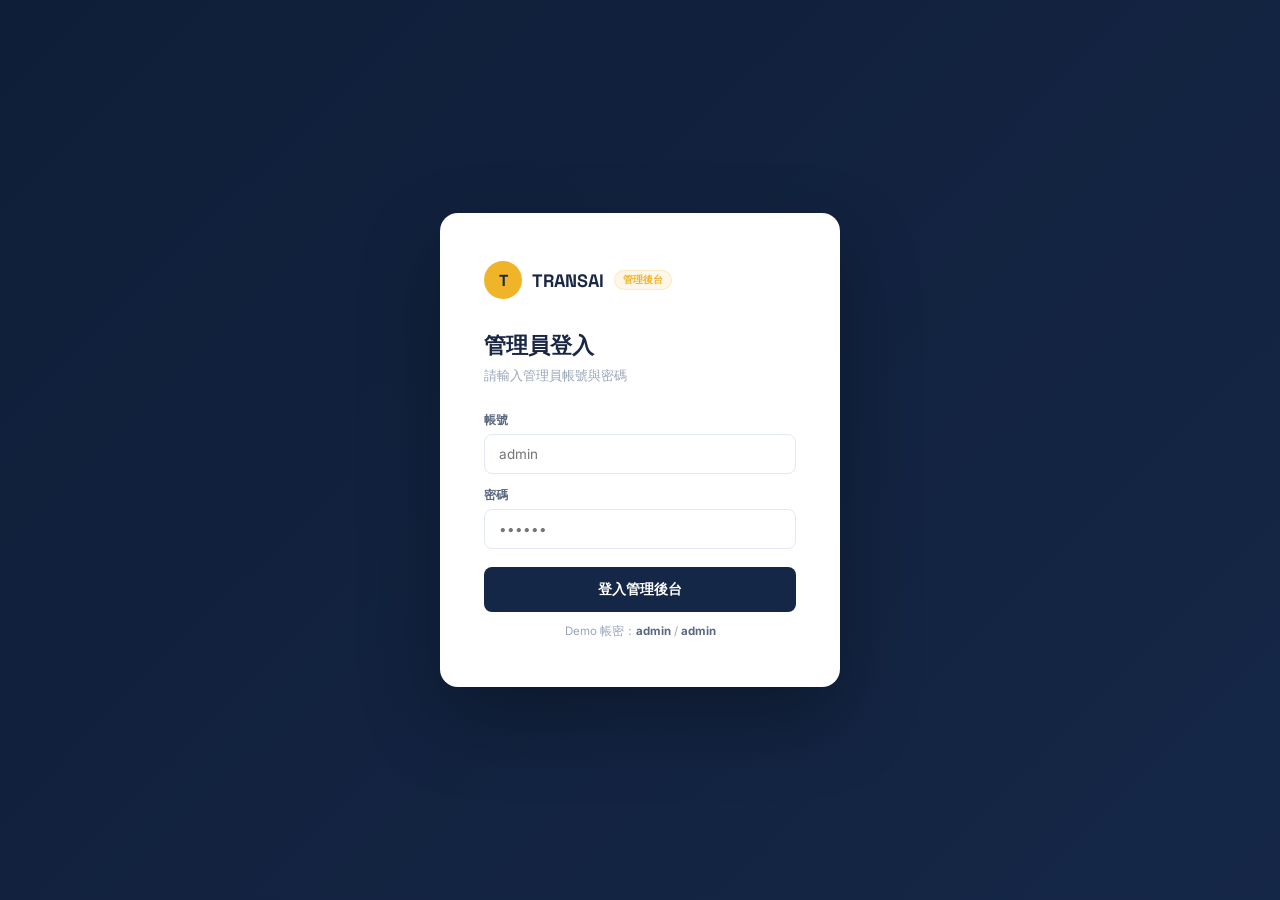
==== admin.html @ 1ac12adf "feat: fund system v2 - 3 public funds, admin panel (admin/admin), AI toggle, VIP fund creation, QR l" ====
<!DOCTYPE html>
<html lang="zh-TW">
<head>
  <meta charset="UTF-8">
  <meta name="viewport" content="width=device-width, initial-scale=1.0">
  <title>TRANSAI 管理後台 — Admin Dashboard</title>
  <link rel="stylesheet" href="css/admin.css">
</head>
<body>

<!-- ============================================
     LOGIN OVERLAY
     ============================================ -->
<div class="login-overlay" id="login-overlay">
  <div class="login-card">
    <div class="login-logo">
      <div class="login-logo-icon">T</div>
      <span class="login-logo-text">TRANSAI</span>
      <span class="login-logo-badge">管理後台</span>
    </div>
    <h2 class="login-title">管理員登入</h2>
    <p class="login-sub">請輸入管理員帳號與密碼</p>
    <div class="login-field">
      <label class="login-label">帳號</label>
      <input type="text" class="login-input" id="login-user" placeholder="admin" autocomplete="off">
    </div>
    <div class="login-field">
      <label class="login-label">密碼</label>
      <input type="password" class="login-input" id="login-pass" placeholder="••••••">
    </div>
    <div class="login-error" id="login-error">⚠️ 帳號或密碼錯誤，請重試</div>
    <button class="btn-login" id="login-btn">登入管理後台</button>
    <p class="login-hint">Demo 帳密：<strong>admin</strong> / <strong>admin</strong></p>
  </div>
</div>

<!-- ============================================
     ADMIN PANEL (hidden until login)
     ============================================ -->
<div id="admin-panel" style="display:none">

  <!-- TOP NAVBAR -->
  <header class="topnav">
    <a href="index.html" class="topnav-logo">
      <div class="topnav-logo-icon">T</div>
      <span class="topnav-logo-text">TRANSAI</span>
      <span class="admin-badge-nav" style="margin-left:6px">ADMIN</span>
    </a>
    <div class="topnav-right">
      <span class="tn-info">管理員：admin <span class="tn-separator">|</span> 最後登入：今天 18:00</span>
      <button class="btn-logout" id="logout-btn">登出</button>
    </div>
  </header>

  <div class="layout">

    <!-- SIDEBAR -->
    <aside class="sidebar">
      <div class="sidebar-section-label">主選單</div>
      <nav style="display:flex;flex-direction:column;gap:2px">
        <a class="sb-item active" data-page="overview" href="#">
          <span class="sb-icon">📊</span> 總覽
        </a>
        <a class="sb-item" data-page="funds" href="#">
          <span class="sb-icon">💼</span> 基金管理
        </a>
        <a class="sb-item" data-page="vip" href="#">
          <span class="sb-icon">👑</span> VIP 客戶
        </a>
        <a class="sb-item" data-page="investors" href="#">
          <span class="sb-icon">👥</span> 投資者列表
        </a>
      </nav>

      <div class="sidebar-section-label" style="margin-top:12px">系統</div>
      <nav style="display:flex;flex-direction:column;gap:2px">
        <a class="sb-item" data-page="settings" href="#">
          <span class="sb-icon">⚙️</span> 設定
        </a>
        <!-- DISABLED pages -->
        <a class="sb-item" style="opacity:0.35;cursor:not-allowed" href="#" onclick="return false" title="即將推出">
          <span class="sb-icon">📈</span> 報表分析
          <span style="margin-left:auto;font-size:9px;background:var(--border);color:var(--text-3);padding:2px 6px;border-radius:50px">即將推出</span>
        </a>
        <a class="sb-item" style="opacity:0.35;cursor:not-allowed" href="#" onclick="return false" title="即將推出">
          <span class="sb-icon">🔔</span> 通知中心
          <span style="margin-left:auto;font-size:9px;background:var(--border);color:var(--text-3);padding:2px 6px;border-radius:50px">即將推出</span>
        </a>
      </nav>

      <div class="sidebar-footer">
        <div class="sb-user">
          <div class="sb-avatar">A</div>
          <div>
            <div class="sb-name">admin</div>
            <div class="sb-role">超級管理員</div>
          </div>
        </div>
      </div>
    </aside>

    <!-- MAIN CONTENT -->
    <main class="main">

      <!-- ==================
           PAGE: OVERVIEW
           ================== -->
      <div class="page active" id="page-overview">
        <div class="page-header">
          <div>
            <div class="page-title">系統總覽</div>
            <div class="page-sub">AI 投資平台管理中心</div>
          </div>
          <button class="btn-primary" onclick="document.querySelector('[data-page=vip]').click()">+ 新增 VIP 客戶</button>
        </div>

        <!-- AI TOGGLE BANNER -->
        <div class="ai-toggle-banner" id="ai-toggle-banner">
          <div class="ai-toggle-left">
            <div class="ai-toggle-icon">🤖</div>
            <div class="ai-toggle-info">
              <h3>AI 自動投資功能</h3>
              <p>控制一般用戶是否可在客戶端看到 AI 投資基金選項</p>
              <span class="ai-toggle-status off" id="toggle-status-text">目前關閉 — 客戶端不顯示</span>
            </div>
          </div>
          <div class="ai-toggle-right">
            <div class="toggle-wrap">
              <span class="toggle-label" id="toggle-label">已關閉</span>
              <label class="toggle-switch">
                <input type="checkbox" id="ai-toggle-checkbox">
                <span class="toggle-slider"></span>
              </label>
            </div>
          </div>
        </div>

        <!-- KPI CARDS -->
        <div class="kpi-grid">
          <div class="kpi-card">
            <div><span class="kpi-label">總 AUM</span><span class="kpi-icon">💰</span></div>
            <div class="kpi-val" id="kpi-aum">$908,500</div>
            <div class="kpi-change up">↑ +12.4% 本月</div>
          </div>
          <div class="kpi-card">
            <div><span class="kpi-label">總投資者</span><span class="kpi-icon">👥</span></div>
            <div class="kpi-val" id="kpi-investors">149</div>
            <div class="kpi-change up">↑ +8 本月新增</div>
          </div>
          <div class="kpi-card">
            <div><span class="kpi-label">VIP 客戶</span><span class="kpi-icon">👑</span></div>
            <div class="kpi-val" id="kpi-vip">0</div>
            <div class="kpi-change" style="color:var(--text-3)">— 客製基金</div>
          </div>
          <div class="kpi-card">
            <div><span class="kpi-label">本月收益</span><span class="kpi-icon">📈</span></div>
            <div class="kpi-val">$47,230</div>
            <div class="kpi-change up">↑ +18.7% 月增</div>
          </div>
        </div>

        <!-- FUND QUICK TABLE -->
        <div class="table-card">
          <div class="table-card-header">
            <div>
              <div class="table-card-title">公開基金狀態</div>
              <div class="table-card-sub">三個公開基金即時概覽</div>
            </div>
            <a class="btn-primary" href="#" onclick="document.querySelector('[data-page=funds]').click();return false" style="font-size:12px;padding:7px 14px">查看全部</a>
          </div>
          <div class="table-wrap">
            <table id="overview-fund-table">
              <thead>
                <tr>
                  <th>基金名稱</th>
                  <th>風險</th>
                  <th>年化報酬</th>
                  <th>AUM</th>
                  <th>募資進度</th>
                  <th>投資者</th>
                  <th>狀態</th>
                </tr>
              </thead>
              <tbody id="overview-fund-tbody"></tbody>
            </table>
          </div>
        </div>
      </div>

      <!-- ==================
           PAGE: FUND MANAGEMENT
           ================== -->
      <div class="page" id="page-funds">
        <div class="page-header">
          <div>
            <div class="page-title">基金管理</div>
            <div class="page-sub">管理所有公開基金與 VIP 客製基金</div>
          </div>
        </div>

        <div class="table-card">
          <div class="table-card-header">
            <div>
              <div class="table-card-title">所有基金</div>
              <div class="table-card-sub">公開基金 + VIP 客製基金</div>
            </div>
          </div>
          <div class="table-wrap">
            <table id="all-funds-table">
              <thead>
                <tr>
                  <th>基金名稱</th>
                  <th>類型</th>
                  <th>風險</th>
                  <th>年化率</th>
                  <th>當前 AUM</th>
                  <th>上限</th>
                  <th>進度</th>
                  <th>投資者</th>
                  <th>狀態</th>
                  <th>操作</th>
                </tr>
              </thead>
              <tbody id="all-funds-tbody"></tbody>
            </table>
          </div>
        </div>
      </div>

      <!-- ==================
           PAGE: VIP CLIENTS
           ================== -->
      <div class="page" id="page-vip">
        <div class="page-header">
          <div>
            <div class="page-title">VIP 客戶管理</div>
            <div class="page-sub">為 VIP 客戶建立專屬基金與獨立連結</div>
          </div>
          <button class="btn-primary" id="create-vip-btn">👑 建立 VIP 專屬基金</button>
        </div>

        <div id="vip-empty" style="text-align:center;padding:60px 0;color:var(--text-3)">
          <div style="font-size:48px;margin-bottom:12px">👑</div>
          <div style="font-size:16px;font-weight:700;color:var(--text-2);margin-bottom:6px">尚無 VIP 客戶</div>
          <div style="font-size:13px">點擊「建立 VIP 專屬基金」開始新增</div>
        </div>

        <div class="vip-cards" id="vip-cards-container"></div>
      </div>

      <!-- ==================
           PAGE: INVESTORS
           ================== -->
      <div class="page" id="page-investors">
        <div class="page-header">
          <div>
            <div class="page-title">投資者列表</div>
            <div class="page-sub">所有一般用戶投資紀錄</div>
          </div>
        </div>
        <div class="table-card">
          <div class="table-card-header">
            <div class="table-card-title">一般投資者</div>
          </div>
          <div class="table-wrap">
            <table>
              <thead>
                <tr>
                  <th>投資者</th>
                  <th>加入基金</th>
                  <th>投入金額</th>
                  <th>當前價值</th>
                  <th>P&L</th>
                  <th>加入日期</th>
                  <th>狀態</th>
                </tr>
              </thead>
              <tbody id="investors-tbody">
                <tr><td><div style="display:flex;align-items:center;gap:8px"><div style="width:28px;height:28px;border-radius:50%;background:#e8edf7;display:flex;align-items:center;justify-content:center;font-weight:700;color:var(--text-2)">W</div><div><div style="font-weight:600;color:var(--text)">Wang **** 8823</div><div style="font-size:11px;color:var(--text-3)">wang@email.com</div></div></div></td><td><span class="risk-badge high">Alpha</span></td><td><span class="num">$10,000</span></td><td><span class="num">$11,420</span></td><td><span class="num green">+$1,420</span></td><td>2024-02-15</td><td><span class="status-badge active">持有中</span></td></tr>
                <tr><td><div style="display:flex;align-items:center;gap:8px"><div style="width:28px;height:28px;border-radius:50%;background:#e8edf7;display:flex;align-items:center;justify-content:center;font-weight:700;color:var(--text-2)">L</div><div><div style="font-weight:600;color:var(--text)">Lin **** 4471</div><div style="font-size:11px;color:var(--text-3)">lin@email.com</div></div></div></td><td><span class="risk-badge low">Stable</span></td><td><span class="num">$5,000</span></td><td><span class="num">$5,280</span></td><td><span class="num green">+$280</span></td><td>2024-03-01</td><td><span class="status-badge active">持有中</span></td></tr>
                <tr><td><div style="display:flex;align-items:center;gap:8px"><div style="width:28px;height:28px;border-radius:50%;background:#e8edf7;display:flex;align-items:center;justify-content:center;font-weight:700;color:var(--text-2)">C</div><div><div style="font-weight:600;color:var(--text)">Chen **** 9930</div><div style="font-size:11px;color:var(--text-3)">chen@email.com</div></div></div></td><td><span class="risk-badge medium">Beta</span></td><td><span class="num">$3,000</span></td><td><span class="num">$3,412</span></td><td><span class="num green">+$412</span></td><td>2024-03-10</td><td><span class="status-badge active">持有中</span></td></tr>
              </tbody>
            </table>
          </div>
        </div>
      </div>

      <!-- ==================
           PAGE: SETTINGS
           ================== -->
      <div class="page" id="page-settings">
        <div class="page-header">
          <div class="page-title">系統設定</div>
        </div>

        <div class="settings-section">
          <div class="settings-title">🤖 AI 投資功能控制</div>
          <div class="settings-desc">控制客戶端 AI 投資功能的顯示與隱藏</div>

          <div class="settings-row">
            <div>
              <div class="settings-row-label">AI 自動投資功能</div>
              <div class="settings-row-sub">開啟後，一般用戶登入後可看到三個公開基金並申請投資</div>
            </div>
            <div class="toggle-wrap">
              <label class="toggle-switch">
                <input type="checkbox" id="ai-toggle-checkbox-2">
                <span class="toggle-slider"></span>
              </label>
            </div>
          </div>

          <div class="settings-row">
            <div>
              <div class="settings-row-label">一般用戶最小投資單位</div>
              <div class="settings-row-sub">目前設定：0.1K USDT = $100 USD</div>
            </div>
            <span style="font-size:13.5px;font-weight:700;color:var(--text)">0.1K / $100</span>
          </div>

          <div class="settings-row">
            <div>
              <div class="settings-row-label">交易所</div>
              <div class="settings-row-sub">資金運作目標交易所</div>
            </div>
            <span style="font-size:13.5px;font-weight:700;color:var(--text)">幣安 Binance</span>
          </div>

          <div class="settings-row">
            <div>
              <div class="settings-row-label">交易對</div>
              <div class="settings-row-sub">目前只針對 ETH/USDT 做合約交易</div>
            </div>
            <span style="font-size:13.5px;font-weight:700;color:var(--text)">ETH/USDT 永續合約</span>
          </div>
        </div>

        <!-- Disabled sections -->
        <div class="settings-section" style="opacity:0.4;pointer-events:none;position:relative">
          <div class="settings-title">📧 通知設定 <span style="font-size:10.5px;background:var(--border);color:var(--text-3);padding:2px 8px;border-radius:50px;margin-left:6px">即將推出</span></div>
          <div class="settings-desc">Email / Telegram 通知設定（功能開發中）</div>
        </div>

        <div class="settings-section" style="opacity:0.4;pointer-events:none;position:relative">
          <div class="settings-title">🔐 安全設定 <span style="font-size:10.5px;background:var(--border);color:var(--text-3);padding:2px 8px;border-radius:50px;margin-left:6px">即將推出</span></div>
          <div class="settings-desc">2FA 雙重驗證、IP 白名單（功能開發中）</div>
        </div>
      </div>

    </main>
  </div>
</div>

<!-- ============================================
     MODAL: CREATE VIP FUND
     ============================================ -->
<div class="modal-overlay" id="modal-create-vip">
  <div class="modal" style="max-width:500px">
    <div class="modal-head">
      <div class="modal-title">👑 建立 VIP 專屬基金</div>
      <button class="modal-x" data-close="modal-create-vip">✕</button>
    </div>
    <div class="modal-body">
      <div class="form-row">
        <div class="form-field">
          <label class="field-label">客戶姓名</label>
          <input type="text" class="field-input" id="vip-client-name" placeholder="例：Howard Zhang">
        </div>
        <div class="form-field">
          <label class="field-label">基金名稱</label>
          <input type="text" class="field-input" id="vip-fund-name" placeholder="例：Howard 專享基金">
        </div>
      </div>
      <div class="form-row">
        <div class="form-field">
          <label class="field-label">目標年化報酬率 (%)</label>
          <input type="number" class="field-input" id="vip-annual-rate" placeholder="例：95" min="1" max="500">
        </div>
        <div class="form-field">
          <label class="field-label">初始運用金額 (USDT)</label>
          <input type="number" class="field-input" id="vip-amount" placeholder="例：50000" min="1000">
        </div>
      </div>
      <div class="form-row">
        <div class="form-field">
          <label class="field-label">推薦人代碼</label>
          <input type="text" class="field-input" id="vip-referral" placeholder="例：HOWARD2024">
          <div class="field-hint">若客戶尚未在 TRANSAI 註冊，此代碼將自動帶入申請連結</div>
        </div>
        <div class="form-field">
          <label class="field-label">風險等級</label>
          <select class="field-input" id="vip-risk">
            <option value="high">高風險</option>
            <option value="medium" selected>中風險</option>
            <option value="low">低風險</option>
          </select>
        </div>
      </div>
      <div class="form-field">
        <label style="display:flex;align-items:center;gap:8px;cursor:pointer">
          <input type="checkbox" id="vip-is-new-user" checked style="width:16px;height:16px;accent-color:var(--gold)">
          <span style="font-size:13px;color:var(--text)">此客戶尚未在 TRANSAI 註冊（連結將包含推薦碼引導註冊）</span>
        </label>
      </div>
      <button class="btn-confirm" id="generate-vip-btn">✨ 生成專屬連結與 QR Code</button>
    </div>
  </div>
</div>

<!-- ============================================
     MODAL: VIP LINK & QR CODE
     ============================================ -->
<div class="modal-overlay" id="modal-vip-link">
  <div class="modal" style="max-width:460px">
    <div class="modal-head">
      <div class="modal-title">🎉 VIP 專屬連結已生成</div>
      <button class="modal-x" data-close="modal-vip-link">✕</button>
    </div>
    <div class="modal-body">
      <div style="background:var(--gold-light);border:1px solid rgba(240,180,41,0.3);border-radius:var(--radius);padding:12px 16px;margin-bottom:16px">
        <div style="font-size:12px;font-weight:700;color:#c47f00;margin-bottom:4px">VIP 客戶</div>
        <div style="font-size:16px;font-weight:700;color:var(--text)" id="vip-modal-client-name">—</div>
        <div style="font-size:12px;color:var(--text-2);margin-top:2px" id="vip-modal-fund-info">—</div>
      </div>

      <div style="font-size:12px;font-weight:600;color:var(--text-2);margin-bottom:6px">專屬連結</div>
      <div class="vip-link-box">
        <span class="vip-link-url" id="vip-modal-link">—</span>
        <button class="copy-btn" id="copy-link-btn">複製</button>
      </div>

      <div style="font-size:12px;font-weight:600;color:var(--text-2);margin-bottom:8px">QR Code</div>
      <div class="qr-wrap">
        <img id="vip-qr-img" src="" alt="QR Code" style="width:160px;height:160px;border-radius:8px">
        <div class="qr-label">客戶掃描後即可進入專屬投資頁面</div>
      </div>

      <button class="btn-confirm" data-close="modal-vip-link" style="background:var(--navy);color:#fff">完成</button>
    </div>
  </div>
</div>

<!-- ============================================
     MODAL: ADJUST VIP AMOUNT
     ============================================ -->
<div class="modal-overlay" id="modal-adjust">
  <div class="modal" style="max-width:380px">
    <div class="modal-head">
      <div class="modal-title">調整運用金額</div>
      <button class="modal-x" data-close="modal-adjust">✕</button>
    </div>
    <div class="modal-body">
      <div style="margin-bottom:14px">
        <div style="font-size:12px;color:var(--text-3)">客戶</div>
        <div style="font-size:15px;font-weight:700;color:var(--text)" id="adjust-client-name">—</div>
      </div>
      <div class="form-field">
        <label class="field-label">當前運用金額 (USDT)</label>
        <input type="text" class="field-input readonly" id="adjust-current" readonly>
      </div>
      <div class="form-field">
        <label class="field-label">增減金額 (USDT) — 輸入負數表示減少</label>
        <div class="adjust-row">
          <button class="adjust-btn minus" id="adjust-minus">−</button>
          <input type="number" class="adjust-input" id="adjust-delta" placeholder="0" step="1000">
          <button class="adjust-btn" id="adjust-plus">+</button>
        </div>
        <div class="field-hint">正數增加，負數減少。調整後新金額：<strong id="adjust-new">—</strong></div>
      </div>
      <button class="btn-confirm" id="adjust-confirm-btn">確認調整</button>
    </div>
  </div>
</div>

<!-- ============================================
     MODAL: VIEW VIP LINK (existing fund)
     ============================================ -->
<div class="modal-overlay" id="modal-view-link">
  <div class="modal" style="max-width:440px">
    <div class="modal-head">
      <div class="modal-title">VIP 專屬連結</div>
      <button class="modal-x" data-close="modal-view-link">✕</button>
    </div>
    <div class="modal-body">
      <div style="font-size:12px;font-weight:600;color:var(--text-2);margin-bottom:6px">專屬連結</div>
      <div class="vip-link-box">
        <span class="vip-link-url" id="view-modal-link">—</span>
        <button class="copy-btn" id="copy-view-link-btn">複製</button>
      </div>
      <div style="font-size:12px;font-weight:600;color:var(--text-2);margin-bottom:8px">QR Code</div>
      <div class="qr-wrap">
        <img id="view-qr-img" src="" alt="QR Code" style="width:160px;height:160px;border-radius:8px">
        <div class="qr-label">分享給 VIP 客戶使用</div>
      </div>
      <button class="btn-confirm" data-close="modal-view-link" style="background:var(--navy);color:#fff">關閉</button>
    </div>
  </div>
</div>

<script src="https://cdn.jsdelivr.net/npm/qrcode@1.5.3/build/qrcode.min.js"></script>
<script src="js/admin.js"></script>
</body>
</html>
---- css/admin.css ----
/* =============================================
   TRANSAI — Admin Dashboard CSS
   Management Backend: Navy + Gold Theme
   ============================================= */

@import url('https://fonts.googleapis.com/css2?family=Inter:wght@300;400;500;600;700;800&family=Space+Grotesk:wght@500;600;700;800&display=swap');

:root {
  --navy:       #152747;
  --navy-mid:   #1e3460;
  --navy-dark:  #0f1e38;
  --gold:       #f0b429;
  --gold-hover: #e5a820;
  --gold-light: rgba(240,180,41,0.1);
  --green:      #03c795;
  --green-bg:   rgba(3,199,149,0.08);
  --red:        #f6465d;
  --red-bg:     rgba(246,70,93,0.08);
  --orange:     #f59e0b;
  --orange-bg:  rgba(245,158,11,0.08);
  --blue:       #3b82f6;
  --bg:         #f0f4fb;
  --card:       #ffffff;
  --border:     #e2e8f4;
  --text:       #1a2744;
  --text-2:     #5a6880;
  --text-3:     #9aa5b8;
  --sidebar-w:  200px;
  --topbar-h:   56px;
  --radius:     8px;
  --radius-lg:  12px;
  --shadow:     0 2px 12px rgba(21,39,71,0.08);
  --shadow-lg:  0 10px 40px rgba(21,39,71,0.16);
  --transition: 0.18s ease;
}

*, *::before, *::after { box-sizing: border-box; margin: 0; padding: 0; }
html { font-size: 14px; }
body { font-family: 'Inter', sans-serif; background: var(--bg); color: var(--text); -webkit-font-smoothing: antialiased; }
::-webkit-scrollbar { width: 4px; }
::-webkit-scrollbar-track { background: transparent; }
::-webkit-scrollbar-thumb { background: var(--border); border-radius: 2px; }
h1,h2,h3,h4 { font-family: 'Space Grotesk', sans-serif; }

/* ==============================
   LOGIN OVERLAY
   ============================== */
.login-overlay {
  position: fixed; inset: 0; z-index: 9999;
  background: linear-gradient(135deg, var(--navy-dark) 0%, var(--navy) 100%);
  display: flex; align-items: center; justify-content: center;
}

.login-card {
  background: var(--card);
  border-radius: 18px;
  padding: 48px 44px;
  width: 100%; max-width: 400px;
  box-shadow: 0 32px 80px rgba(0,0,0,0.3);
  animation: loginIn 0.35s ease;
}

@keyframes loginIn { from { opacity:0; transform:translateY(24px); } to { opacity:1; transform:translateY(0); } }

.login-logo { display: flex; align-items: center; gap: 10px; margin-bottom: 32px; }
.login-logo-icon { width: 38px; height: 38px; background: var(--gold); border-radius: 50%; display: flex; align-items: center; justify-content: center; font-family: 'Space Grotesk', sans-serif; font-size: 16px; font-weight: 900; color: var(--navy); }
.login-logo-text { font-family: 'Space Grotesk', sans-serif; font-weight: 700; font-size: 18px; color: var(--text); }
.login-logo-badge { font-size: 10px; font-weight: 700; background: rgba(240,180,41,0.1); color: var(--gold); padding: 2px 8px; border-radius: 50px; border: 1px solid rgba(240,180,41,0.2); }

.login-title { font-size: 22px; font-weight: 700; color: var(--text); margin-bottom: 6px; }
.login-sub { font-size: 13px; color: var(--text-3); margin-bottom: 28px; }

.login-field { margin-bottom: 14px; }
.login-label { font-size: 11.5px; font-weight: 600; color: var(--text-2); margin-bottom: 6px; display: block; letter-spacing: 0.3px; }
.login-input {
  width: 100%; padding: 11px 14px;
  border: 1.5px solid var(--border);
  border-radius: var(--radius);
  font-size: 13.5px; font-family: 'Inter', sans-serif;
  color: var(--text); outline: none; transition: var(--transition);
}
.login-input:focus { border-color: var(--gold); box-shadow: 0 0 0 3px rgba(240,180,41,0.1); }

.login-error { font-size: 12px; color: var(--red); margin-bottom: 10px; display: none; }
.login-error.show { display: block; }

.btn-login {
  width: 100%; padding: 13px;
  background: var(--navy); color: #fff;
  border: none; border-radius: var(--radius);
  font-size: 14px; font-weight: 700;
  cursor: pointer; transition: var(--transition);
  font-family: 'Inter', sans-serif;
  margin-top: 4px;
}
.btn-login:hover { background: var(--navy-mid); }

.login-hint { font-size: 11.5px; color: var(--text-3); text-align: center; margin-top: 12px; }
.login-hint strong { color: var(--text-2); }

/* ==============================
   TOP NAVBAR (ADMIN)
   ============================== */
.topnav {
  position: fixed; top: 0; left: 0; right: 0; z-index: 200;
  background: var(--navy);
  height: var(--topbar-h);
  display: flex; align-items: center;
  border-bottom: 1px solid rgba(255,255,255,0.05);
}

.topnav-logo {
  width: var(--sidebar-w);
  display: flex; align-items: center; gap: 8px;
  padding: 0 20px;
  text-decoration: none; flex-shrink: 0;
}

.topnav-logo-icon { width: 28px; height: 28px; background: var(--gold); border-radius: 50%; display: flex; align-items: center; justify-content: center; font-family: 'Space Grotesk', sans-serif; font-size: 12px; font-weight: 900; color: var(--navy); }
.topnav-logo-text { font-family: 'Space Grotesk', sans-serif; font-weight: 700; font-size: 14px; color: #fff; }

.admin-badge-nav { font-size: 9.5px; font-weight: 700; background: rgba(240,180,41,0.15); color: var(--gold); padding: 2px 7px; border-radius: 50px; border: 1px solid rgba(240,180,41,0.25); }

.topnav-right { display: flex; align-items: center; gap: 8px; margin-left: auto; padding-right: 20px; }

.tn-info { font-size: 12.5px; color: rgba(255,255,255,0.55); display: flex; align-items: center; gap: 8px; }
.tn-separator { color: rgba(255,255,255,0.15); }

.btn-logout {
  padding: 6px 14px;
  background: rgba(246,70,93,0.12);
  color: var(--red);
  border: 1px solid rgba(246,70,93,0.25);
  border-radius: var(--radius);
  font-size: 12px; font-weight: 600;
  cursor: pointer; transition: var(--transition);
  font-family: 'Inter', sans-serif;
}
.btn-logout:hover { background: rgba(246,70,93,0.2); }

/* ==============================
   LAYOUT
   ============================== */
.layout { display: flex; padding-top: var(--topbar-h); min-height: 100vh; }

/* ==============================
   SIDEBAR (ADMIN)
   ============================== */
.sidebar {
  position: fixed; top: var(--topbar-h); left: 0; bottom: 0;
  width: var(--sidebar-w);
  background: var(--navy);
  border-right: 1px solid rgba(255,255,255,0.05);
  display: flex; flex-direction: column;
  overflow-y: auto; z-index: 100;
  padding: 16px 10px;
}

.sidebar-section-label { font-size: 9.5px; font-weight: 700; text-transform: uppercase; letter-spacing: 1.5px; color: rgba(255,255,255,0.2); padding: 12px 12px 6px; }

.sb-item {
  display: flex; align-items: center; gap: 9px;
  padding: 9px 12px; border-radius: var(--radius);
  color: rgba(255,255,255,0.45);
  cursor: pointer; transition: var(--transition);
  font-size: 13px; font-weight: 500;
  text-decoration: none; border: 1px solid transparent;
  margin-bottom: 2px;
}
.sb-item:hover { color: rgba(255,255,255,0.75); background: rgba(255,255,255,0.05); }
.sb-item.active { color: #fff; background: rgba(255,255,255,0.08); border-color: rgba(255,255,255,0.09); }
.sb-icon { font-size: 15px; width: 18px; text-align: center; flex-shrink: 0; }

.sidebar-footer { margin-top: auto; padding-top: 16px; border-top: 1px solid rgba(255,255,255,0.06); }
.sb-user { display: flex; align-items: center; gap: 8px; padding: 10px 12px; }
.sb-avatar { width: 28px; height: 28px; border-radius: 50%; background: var(--gold); display: flex; align-items: center; justify-content: center; font-size: 12px; font-weight: 700; color: var(--navy); flex-shrink: 0; }
.sb-name { font-size: 12px; font-weight: 600; color: rgba(255,255,255,0.7); }
.sb-role { font-size: 10.5px; color: rgba(255,255,255,0.3); }

/* ==============================
   MAIN CONTENT
   ============================== */
.main { margin-left: var(--sidebar-w); flex: 1; padding: 28px; min-width: 0; }

.page { display: none; }
.page.active { display: block; }

.page-header { display: flex; align-items: center; justify-content: space-between; margin-bottom: 24px; }
.page-title { font-size: 20px; font-weight: 700; color: var(--text); }
.page-sub { font-size: 13px; color: var(--text-3); margin-top: 2px; }

/* ==============================
   AI TOGGLE BANNER
   ============================== */
.ai-toggle-banner {
  background: var(--card);
  border: 1.5px solid var(--border);
  border-radius: var(--radius-lg);
  padding: 22px 28px;
  display: flex; align-items: center; justify-content: space-between;
  margin-bottom: 24px;
  transition: all 0.3s ease;
}
.ai-toggle-banner.on { border-color: rgba(3,199,149,0.35); background: var(--green-bg); }
.ai-toggle-banner.off { border-color: rgba(246,70,93,0.25); background: var(--red-bg); }

.ai-toggle-left { display: flex; align-items: center; gap: 16px; }
.ai-toggle-icon { width: 48px; height: 48px; border-radius: 12px; background: var(--gold-light); display: flex; align-items: center; justify-content: center; font-size: 24px; }
.ai-toggle-info h3 { font-size: 16px; font-weight: 700; color: var(--text); }
.ai-toggle-info p { font-size: 12.5px; color: var(--text-3); margin-top: 2px; }
.ai-toggle-status { font-size: 12px; font-weight: 700; padding: 3px 10px; border-radius: 50px; margin-top: 4px; display: inline-block; }
.ai-toggle-status.on { background: var(--green-bg); color: var(--green); }
.ai-toggle-status.off { background: var(--red-bg); color: var(--red); }

/* Toggle Switch */
.toggle-wrap { display: flex; align-items: center; gap: 10px; }
.toggle-label { font-size: 13px; font-weight: 600; color: var(--text-2); }
.toggle-switch { position: relative; display: inline-block; width: 52px; height: 28px; flex-shrink: 0; }
.toggle-switch input { display: none; }
.toggle-slider {
  position: absolute; cursor: pointer; top: 0; left: 0; right: 0; bottom: 0;
  background: #c8d0dd; border-radius: 28px; transition: 0.3s;
}
.toggle-slider::before {
  content: ''; position: absolute;
  width: 22px; height: 22px;
  left: 3px; bottom: 3px;
  background: white; border-radius: 50%; transition: 0.3s;
  box-shadow: 0 1px 4px rgba(0,0,0,0.2);
}
input:checked + .toggle-slider { background: var(--green); }
input:checked + .toggle-slider::before { transform: translateX(24px); }

/* ==============================
   KPI STAT CARDS
   ============================== */
.kpi-grid { display: grid; grid-template-columns: repeat(4, 1fr); gap: 16px; margin-bottom: 24px; }

.kpi-card {
  background: var(--card);
  border: 1px solid var(--border);
  border-radius: var(--radius-lg);
  padding: 20px;
  transition: var(--transition);
}
.kpi-card:hover { box-shadow: var(--shadow); }

.kpi-label { font-size: 11.5px; font-weight: 600; color: var(--text-3); text-transform: uppercase; letter-spacing: 0.5px; margin-bottom: 8px; }
.kpi-val { font-family: 'Space Grotesk', sans-serif; font-size: 26px; font-weight: 700; color: var(--text); margin-bottom: 4px; line-height: 1; }
.kpi-change { font-size: 12px; font-weight: 600; }
.kpi-change.up { color: var(--green); }
.kpi-change.down { color: var(--red); }
.kpi-icon { font-size: 22px; float: right; margin-top: -2px; opacity: 0.6; }

/* ==============================
   FUND TABLE
   ============================== */
.table-card {
  background: var(--card);
  border: 1px solid var(--border);
  border-radius: var(--radius-lg);
  overflow: hidden;
  margin-bottom: 24px;
}

.table-card-header {
  display: flex; align-items: center; justify-content: space-between;
  padding: 18px 20px;
  border-bottom: 1px solid var(--border);
}

.table-card-title { font-size: 15px; font-weight: 700; color: var(--text); }
.table-card-sub { font-size: 12px; color: var(--text-3); margin-top: 2px; }

.table-wrap { overflow-x: auto; }

table { width: 100%; border-collapse: collapse; }
thead tr { border-bottom: 1px solid var(--border); }
th {
  padding: 11px 16px; text-align: left;
  font-size: 11px; font-weight: 700; color: var(--text-3);
  text-transform: uppercase; letter-spacing: 0.5px;
  white-space: nowrap;
}
td {
  padding: 14px 16px;
  border-bottom: 1px solid var(--border);
  font-size: 13px; color: var(--text-2);
  white-space: nowrap; vertical-align: middle;
}
tbody tr:last-child td { border-bottom: none; }
tbody tr:hover td { background: #fafbfd; }

/* Fund type badges */
.fund-type-badge { display: inline-flex; align-items: center; gap: 4px; padding: 3px 10px; border-radius: 50px; font-size: 10.5px; font-weight: 700; }
.fund-type-badge.public { background: rgba(59,130,246,0.1); color: var(--blue); border: 1px solid rgba(59,130,246,0.2); }
.fund-type-badge.vip { background: rgba(240,180,41,0.12); color: #c47f00; border: 1px solid rgba(240,180,41,0.3); }

/* Risk badges */
.risk-badge { display: inline-block; padding: 2px 8px; border-radius: 50px; font-size: 10.5px; font-weight: 700; }
.risk-badge.high { background: rgba(246,70,93,0.1); color: var(--red); }
.risk-badge.medium { background: rgba(245,158,11,0.1); color: #d97706; }
.risk-badge.low { background: rgba(3,199,149,0.1); color: var(--green); }

/* Status badges */
.status-badge { display: inline-flex; align-items: center; gap: 4px; padding: 3px 10px; border-radius: 50px; font-size: 10.5px; font-weight: 700; }
.status-badge::before { content: ''; width: 5px; height: 5px; border-radius: 50%; background: currentColor; }
.status-badge.active { background: var(--green-bg); color: var(--green); }
.status-badge.full { background: rgba(246,70,93,0.08); color: var(--red); }
.status-badge.paused { background: rgba(245,158,11,0.08); color: #d97706; }

/* Progress bar in table */
.progress-wrap { width: 120px; }
.progress-bar { height: 4px; background: var(--bg); border-radius: 2px; overflow: hidden; margin-bottom: 3px; }
.progress-fill { height: 100%; background: var(--gold); border-radius: 2px; transition: width 0.5s ease; }
.progress-text { font-size: 10.5px; color: var(--text-3); }

/* Table action buttons */
.tbl-btn {
  padding: 5px 12px; border-radius: var(--radius);
  font-size: 11.5px; font-weight: 600;
  cursor: pointer; transition: var(--transition);
  border: 1.5px solid var(--border);
  background: transparent; font-family: 'Inter', sans-serif;
  color: var(--text-2);
}
.tbl-btn:hover { border-color: var(--navy); color: var(--navy); }
.tbl-btn.gold { border-color: var(--gold); color: var(--gold); }
.tbl-btn.gold:hover { background: var(--gold-light); }
.tbl-btn.red { border-color: var(--red); color: var(--red); }
.tbl-btn.red:hover { background: var(--red-bg); }

/* Number mono */
.num { font-variant-numeric: tabular-nums; font-weight: 600; color: var(--text); }
.num.green { color: var(--green); }
.num.red { color: var(--red); }

/* ==============================
   PRIMARY BUTTON
   ============================== */
.btn-primary {
  display: inline-flex; align-items: center; gap: 6px;
  padding: 9px 18px;
  background: var(--gold); color: var(--navy);
  border: none; border-radius: var(--radius);
  font-size: 13px; font-weight: 700;
  cursor: pointer; transition: var(--transition);
  font-family: 'Inter', sans-serif;
}
.btn-primary:hover { background: var(--gold-hover); }

.btn-navy {
  display: inline-flex; align-items: center; gap: 6px;
  padding: 9px 18px;
  background: var(--navy); color: #fff;
  border: none; border-radius: var(--radius);
  font-size: 13px; font-weight: 700;
  cursor: pointer; transition: var(--transition);
  font-family: 'Inter', sans-serif;
}
.btn-navy:hover { background: var(--navy-mid); }

/* ==============================
   MODALS
   ============================== */
.modal-overlay {
  position: fixed; inset: 0;
  background: rgba(10,18,36,0.55);
  backdrop-filter: blur(5px);
  z-index: 2000;
  display: none; align-items: center; justify-content: center;
}
.modal-overlay.open { display: flex; }

.modal {
  background: var(--card);
  border-radius: 14px;
  width: 100%; max-width: 480px;
  position: relative;
  animation: mPop 0.22s ease;
  box-shadow: 0 24px 64px rgba(10,18,36,0.28);
}
@keyframes mPop { from { opacity:0; transform:scale(0.95) translateY(14px); } to { opacity:1; transform:scale(1) translateY(0); } }

.modal-head { display: flex; align-items: center; justify-content: space-between; padding: 20px 24px 0; }
.modal-title { font-size: 17px; font-weight: 700; color: var(--text); }
.modal-x { width: 26px; height: 26px; border-radius: 50%; background: var(--bg); border: none; cursor: pointer; display: flex; align-items: center; justify-content: center; font-size: 14px; color: var(--text-3); transition: var(--transition); }
.modal-x:hover { background: var(--border); color: var(--text); }
.modal-body { padding: 20px 24px 24px; }

/* Form inside modal */
.form-row { display: grid; grid-template-columns: 1fr 1fr; gap: 12px; }
.form-field { margin-bottom: 14px; }
.field-label { font-size: 11.5px; font-weight: 600; color: var(--text-2); margin-bottom: 6px; display: block; letter-spacing: 0.3px; }
.field-input {
  width: 100%; padding: 10px 13px;
  border: 1.5px solid var(--border); border-radius: var(--radius);
  font-size: 13px; font-family: 'Inter', sans-serif;
  color: var(--text); outline: none; transition: var(--transition);
}
.field-input:focus { border-color: var(--gold); box-shadow: 0 0 0 3px rgba(240,180,41,0.1); }
.field-input.readonly { background: var(--bg); color: var(--text-2); }

.field-hint { font-size: 11px; color: var(--text-3); margin-top: 4px; }

/* VIP Link Display */
.vip-link-box {
  background: var(--bg);
  border: 1.5px solid var(--border);
  border-radius: var(--radius);
  padding: 12px 16px;
  display: flex; align-items: center; justify-content: space-between;
  gap: 10px; margin-bottom: 16px;
}
.vip-link-url { font-size: 12.5px; color: var(--blue); font-weight: 600; word-break: break-all; flex: 1; }
.copy-btn {
  padding: 5px 12px; background: var(--navy);
  color: #fff; border: none; border-radius: var(--radius);
  font-size: 11.5px; font-weight: 600; cursor: pointer;
  transition: var(--transition); font-family: 'Inter', sans-serif;
  white-space: nowrap;
}
.copy-btn:hover { background: var(--navy-mid); }
.copy-btn.copied { background: var(--green); }

/* QR Code display */
.qr-wrap {
  display: flex; flex-direction: column; align-items: center; gap: 8px;
  padding: 16px; background: white; border: 1px solid var(--border); border-radius: var(--radius);
  margin-bottom: 16px;
}
.qr-wrap canvas, .qr-wrap img { width: 160px; height: 160px; }
.qr-label { font-size: 11.5px; color: var(--text-3); }

/* Adjust Amount modal */
.adjust-row { display: flex; align-items: center; gap: 8px; margin-bottom: 14px; }
.adjust-btn { width: 36px; height: 36px; border-radius: var(--radius); border: 1.5px solid var(--border); background: none; font-size: 20px; cursor: pointer; display: flex; align-items: center; justify-content: center; transition: var(--transition); color: var(--text-2); }
.adjust-btn:hover { border-color: var(--gold); color: var(--gold); }
.adjust-btn.minus:hover { border-color: var(--red); color: var(--red); }
.adjust-input { flex: 1; padding: 9px 12px; border: 1.5px solid var(--border); border-radius: var(--radius); font-size: 13px; text-align: center; font-family: 'Inter', sans-serif; outline: none; }
.adjust-input:focus { border-color: var(--gold); }

/* Confirm button */
.btn-confirm {
  width: 100%; padding: 12px;
  background: var(--gold); color: var(--navy);
  border: none; border-radius: var(--radius);
  font-size: 14px; font-weight: 700;
  cursor: pointer; transition: var(--transition);
  font-family: 'Inter', sans-serif;
}
.btn-confirm:hover { background: var(--gold-hover); }

/* ==============================
   VIP CLIENT LIST CARDS
   ============================== */
.vip-cards { display: grid; grid-template-columns: repeat(auto-fill, minmax(300px, 1fr)); gap: 16px; margin-top: 16px; }

.vip-card {
  background: var(--card);
  border: 1.5px solid rgba(240,180,41,0.2);
  border-radius: var(--radius-lg);
  padding: 20px;
  transition: var(--transition);
}
.vip-card:hover { box-shadow: 0 6px 24px rgba(240,180,41,0.12); border-color: rgba(240,180,41,0.4); }

.vip-card-header { display: flex; align-items: flex-start; justify-content: space-between; margin-bottom: 14px; }
.vip-client-name { font-size: 15px; font-weight: 700; color: var(--text); margin-bottom: 3px; }
.vip-fund-name { font-size: 12px; color: var(--text-3); }
.vip-crown { font-size: 20px; }

.vip-stats { display: grid; grid-template-columns: 1fr 1fr; gap: 8px; margin-bottom: 14px; }
.vip-stat { background: var(--bg); border-radius: var(--radius); padding: 10px 12px; }
.vip-stat-label { font-size: 10.5px; color: var(--text-3); font-weight: 600; text-transform: uppercase; letter-spacing: 0.3px; margin-bottom: 3px; }
.vip-stat-val { font-size: 15px; font-weight: 700; color: var(--text); font-family: 'Space Grotesk', sans-serif; }
.vip-stat-val.green { color: var(--green); }
.vip-stat-val.gold { color: #c47f00; }

.vip-card-actions { display: flex; gap: 8px; }

/* ==============================
   TOAST
   ============================== */
.toast {
  position: fixed; bottom: 24px; right: 24px;
  background: var(--navy); color: #fff;
  padding: 12px 20px; border-radius: var(--radius);
  font-size: 13px; font-weight: 500;
  box-shadow: var(--shadow-lg); z-index: 5000;
  display: flex; align-items: center; gap: 8px;
  animation: toastIn 0.3s ease; max-width: 360px;
}
.toast.success { background: var(--green); }
.toast.error { background: var(--red); }
@keyframes toastIn { from { opacity:0; transform:translateY(16px); } to { opacity:1; transform:translateY(0); } }

/* ==============================
   SETTINGS PAGE
   ============================== */
.settings-section { background: var(--card); border: 1px solid var(--border); border-radius: var(--radius-lg); padding: 24px; margin-bottom: 16px; }
.settings-title { font-size: 15px; font-weight: 700; color: var(--text); margin-bottom: 4px; }
.settings-desc { font-size: 12.5px; color: var(--text-3); margin-bottom: 20px; }
.settings-row { display: flex; align-items: center; justify-content: space-between; padding: 12px 0; border-bottom: 1px solid var(--border); }
.settings-row:last-child { border-bottom: none; padding-bottom: 0; }
.settings-row-label { font-size: 13.5px; font-weight: 600; color: var(--text); }
.settings-row-sub { font-size: 12px; color: var(--text-3); margin-top: 2px; }

/* DISABLED/COMING SOON (for future admin pages) */
.coming-soon-row { opacity: 0.4; position: relative; cursor: not-allowed; }
.coming-soon-overlay {
  position: absolute; inset: 0;
  display: flex; align-items: center; justify-content: center;
  background: rgba(240,244,251,0.5);
}
.coming-soon-pill { background: var(--border); color: var(--text-3); font-size: 10.5px; font-weight: 700; padding: 3px 10px; border-radius: 50px; }

@media (max-width: 900px) {
  .kpi-grid { grid-template-columns: 1fr 1fr; }
  .main { padding: 16px; }
}
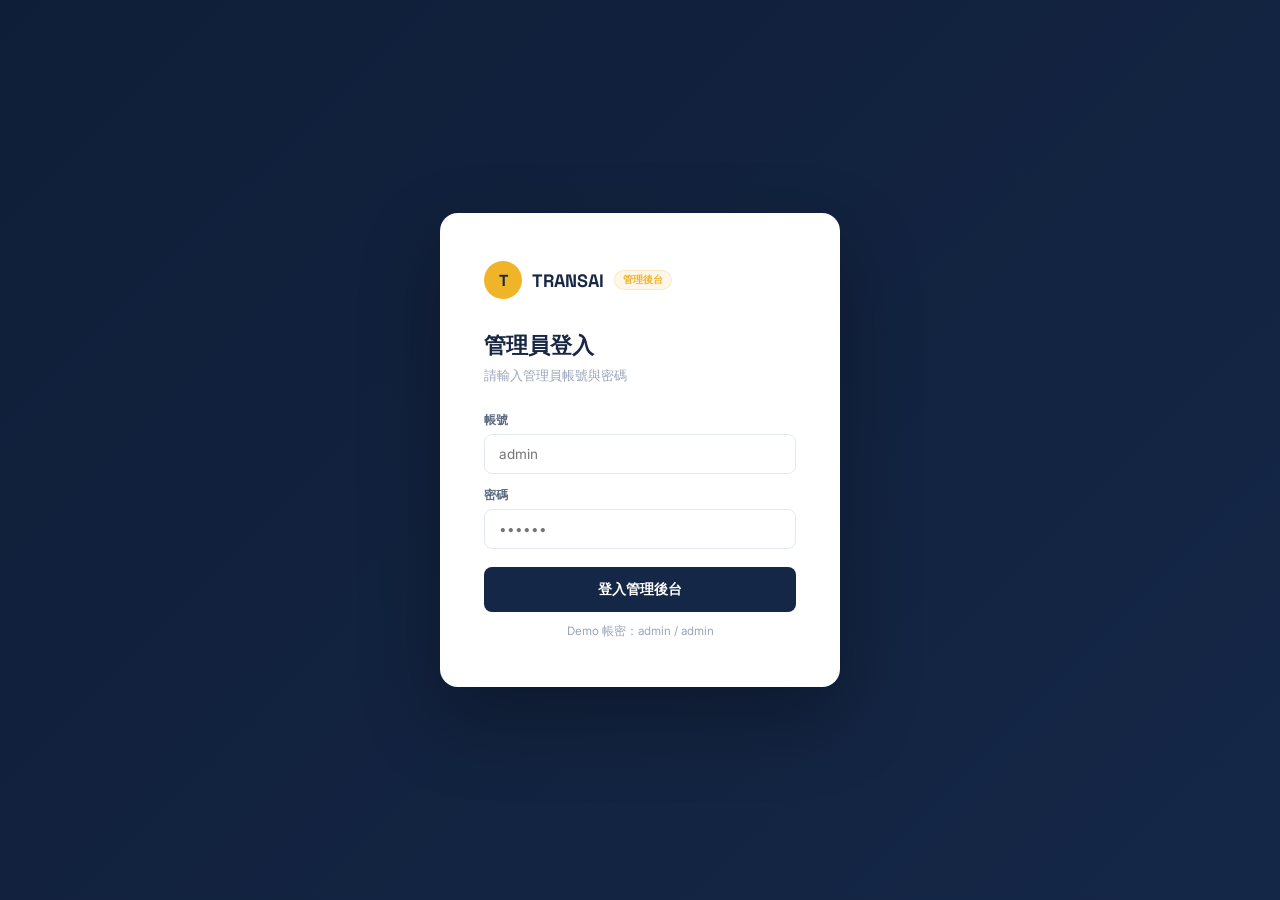
==== commit 50971151: "feat: add i18n (zh-TW / EN / JA) across all pages Add a centralized internationalization system supp" ====
--- a/admin.html
+++ b/admin.html
@@ -8,35 +8,31 @@
 </head>
 <body>
 
-<!-- ============================================
-     LOGIN OVERLAY
-     ============================================ -->
+<!-- LOGIN OVERLAY -->
 <div class="login-overlay" id="login-overlay">
   <div class="login-card">
     <div class="login-logo">
       <div class="login-logo-icon">T</div>
       <span class="login-logo-text">TRANSAI</span>
-      <span class="login-logo-badge">管理後台</span>
-    </div>
-    <h2 class="login-title">管理員登入</h2>
-    <p class="login-sub">請輸入管理員帳號與密碼</p>
+      <span class="login-logo-badge" data-i18n="admin_badge">管理後台</span>
+    </div>
+    <h2 class="login-title" data-i18n="admin_login_title">管理員登入</h2>
+    <p class="login-sub" data-i18n="admin_login_sub">請輸入管理員帳號與密碼</p>
     <div class="login-field">
-      <label class="login-label">帳號</label>
+      <label class="login-label" data-i18n="admin_username">帳號</label>
       <input type="text" class="login-input" id="login-user" placeholder="admin" autocomplete="off">
     </div>
     <div class="login-field">
-      <label class="login-label">密碼</label>
+      <label class="login-label" data-i18n="admin_password">密碼</label>
       <input type="password" class="login-input" id="login-pass" placeholder="••••••">
     </div>
-    <div class="login-error" id="login-error">⚠️ 帳號或密碼錯誤，請重試</div>
-    <button class="btn-login" id="login-btn">登入管理後台</button>
-    <p class="login-hint">Demo 帳密：<strong>admin</strong> / <strong>admin</strong></p>
-  </div>
-</div>
-
-<!-- ============================================
-     ADMIN PANEL (hidden until login)
-     ============================================ -->
+    <div class="login-error" id="login-error" data-i18n="admin_login_error">⚠️ 帳號或密碼錯誤，請重試</div>
+    <button class="btn-login" id="login-btn" data-i18n="admin_login_btn">登入管理後台</button>
+    <p class="login-hint" data-i18n="admin_hint">Demo 帳密：<strong>admin</strong> / <strong>admin</strong></p>
+  </div>
+</div>
+
+<!-- ADMIN PANEL -->
 <div id="admin-panel" style="display:none">
 
   <!-- TOP NAVBAR -->
@@ -47,8 +43,8 @@
       <span class="admin-badge-nav" style="margin-left:6px">ADMIN</span>
     </a>
     <div class="topnav-right">
-      <span class="tn-info">管理員：admin <span class="tn-separator">|</span> 最後登入：今天 18:00</span>
-      <button class="btn-logout" id="logout-btn">登出</button>
+      <span class="tn-info">admin <span class="tn-separator">|</span> 18:00</span>
+      <button class="btn-logout" id="logout-btn" data-i18n="admin_logout">登出</button>
     </div>
   </header>
 
@@ -56,35 +52,34 @@
 
     <!-- SIDEBAR -->
     <aside class="sidebar">
-      <div class="sidebar-section-label">主選單</div>
+      <div class="sidebar-section-label" data-i18n="admin_main_menu">主選單</div>
       <nav style="display:flex;flex-direction:column;gap:2px">
         <a class="sb-item active" data-page="overview" href="#">
-          <span class="sb-icon">📊</span> 總覽
+          <span class="sb-icon">📊</span> <span data-i18n="admin_overview_nav">總覽</span>
         </a>
         <a class="sb-item" data-page="funds" href="#">
-          <span class="sb-icon">💼</span> 基金管理
+          <span class="sb-icon">💼</span> <span data-i18n="admin_fund_mgmt_nav">基金管理</span>
         </a>
         <a class="sb-item" data-page="vip" href="#">
-          <span class="sb-icon">👑</span> VIP 客戶
+          <span class="sb-icon">👑</span> <span data-i18n="admin_vip_nav">VIP 客戶</span>
         </a>
         <a class="sb-item" data-page="investors" href="#">
-          <span class="sb-icon">👥</span> 投資者列表
+          <span class="sb-icon">👥</span> <span data-i18n="admin_investors_nav">投資者列表</span>
         </a>
       </nav>
 
-      <div class="sidebar-section-label" style="margin-top:12px">系統</div>
+      <div class="sidebar-section-label" style="margin-top:12px" data-i18n="admin_system_menu">系統</div>
       <nav style="display:flex;flex-direction:column;gap:2px">
         <a class="sb-item" data-page="settings" href="#">
-          <span class="sb-icon">⚙️</span> 設定
-        </a>
-        <!-- DISABLED pages -->
-        <a class="sb-item" style="opacity:0.35;cursor:not-allowed" href="#" onclick="return false" title="即將推出">
-          <span class="sb-icon">📈</span> 報表分析
-          <span style="margin-left:auto;font-size:9px;background:var(--border);color:var(--text-3);padding:2px 6px;border-radius:50px">即將推出</span>
-        </a>
-        <a class="sb-item" style="opacity:0.35;cursor:not-allowed" href="#" onclick="return false" title="即將推出">
-          <span class="sb-icon">🔔</span> 通知中心
-          <span style="margin-left:auto;font-size:9px;background:var(--border);color:var(--text-3);padding:2px 6px;border-radius:50px">即將推出</span>
+          <span class="sb-icon">⚙️</span> <span data-i18n="admin_settings_nav">設定</span>
+        </a>
+        <a class="sb-item" style="opacity:0.35;cursor:not-allowed" href="#" onclick="return false" data-i18n-title="coming_soon">
+          <span class="sb-icon">📈</span> <span data-i18n="admin_reports_nav">報表分析</span>
+          <span style="margin-left:auto;font-size:9px;background:var(--border);color:var(--text-3);padding:2px 6px;border-radius:50px" data-i18n="coming_soon">即將推出</span>
+        </a>
+        <a class="sb-item" style="opacity:0.35;cursor:not-allowed" href="#" onclick="return false" data-i18n-title="coming_soon">
+          <span class="sb-icon">🔔</span> <span data-i18n="admin_notif_nav">通知中心</span>
+          <span style="margin-left:auto;font-size:9px;background:var(--border);color:var(--text-3);padding:2px 6px;border-radius:50px" data-i18n="coming_soon">即將推出</span>
         </a>
       </nav>
 
@@ -93,7 +88,7 @@
           <div class="sb-avatar">A</div>
           <div>
             <div class="sb-name">admin</div>
-            <div class="sb-role">超級管理員</div>
+            <div class="sb-role" data-i18n="admin_super_admin">超級管理員</div>
           </div>
         </div>
       </div>
@@ -102,16 +97,14 @@
     <!-- MAIN CONTENT -->
     <main class="main">
 
-      <!-- ==================
-           PAGE: OVERVIEW
-           ================== -->
+      <!-- PAGE: OVERVIEW -->
       <div class="page active" id="page-overview">
         <div class="page-header">
           <div>
-            <div class="page-title">系統總覽</div>
-            <div class="page-sub">AI 投資平台管理中心</div>
-          </div>
-          <button class="btn-primary" onclick="document.querySelector('[data-page=vip]').click()">+ 新增 VIP 客戶</button>
+            <div class="page-title" data-i18n="admin_page_overview">系統總覽</div>
+            <div class="page-sub" data-i18n="admin_page_overview_sub">AI 投資平台管理中心</div>
+          </div>
+          <button class="btn-primary" onclick="document.querySelector('[data-page=vip]').click()" data-i18n="admin_add_vip">+ 新增 VIP 客戶</button>
         </div>
 
         <!-- AI TOGGLE BANNER -->
@@ -119,14 +112,14 @@
           <div class="ai-toggle-left">
             <div class="ai-toggle-icon">🤖</div>
             <div class="ai-toggle-info">
-              <h3>AI 自動投資功能</h3>
-              <p>控制一般用戶是否可在客戶端看到 AI 投資基金選項</p>
-              <span class="ai-toggle-status off" id="toggle-status-text">目前關閉 — 客戶端不顯示</span>
+              <h3 data-i18n="admin_ai_toggle_title">AI 自動投資功能</h3>
+              <p data-i18n="admin_ai_toggle_desc">控制一般用戶是否可在客戶端看到 AI 投資基金選項</p>
+              <span class="ai-toggle-status off" id="toggle-status-text" data-i18n="admin_toggle_off_text">目前關閉 — 客戶端不顯示</span>
             </div>
           </div>
           <div class="ai-toggle-right">
             <div class="toggle-wrap">
-              <span class="toggle-label" id="toggle-label">已關閉</span>
+              <span class="toggle-label" id="toggle-label" data-i18n="admin_toggle_label_off">已關閉</span>
               <label class="toggle-switch">
                 <input type="checkbox" id="ai-toggle-checkbox">
                 <span class="toggle-slider"></span>
@@ -138,24 +131,24 @@
         <!-- KPI CARDS -->
         <div class="kpi-grid">
           <div class="kpi-card">
-            <div><span class="kpi-label">總 AUM</span><span class="kpi-icon">💰</span></div>
+            <div><span class="kpi-label" data-i18n="kpi_aum">總 AUM</span><span class="kpi-icon">💰</span></div>
             <div class="kpi-val" id="kpi-aum">$908,500</div>
-            <div class="kpi-change up">↑ +12.4% 本月</div>
+            <div class="kpi-change up" data-i18n="kpi_aum_change">↑ +12.4% 本月</div>
           </div>
           <div class="kpi-card">
-            <div><span class="kpi-label">總投資者</span><span class="kpi-icon">👥</span></div>
+            <div><span class="kpi-label" data-i18n="kpi_investors">總投資者</span><span class="kpi-icon">👥</span></div>
             <div class="kpi-val" id="kpi-investors">149</div>
-            <div class="kpi-change up">↑ +8 本月新增</div>
+            <div class="kpi-change up" data-i18n="kpi_investors_change">↑ +8 本月新增</div>
           </div>
           <div class="kpi-card">
-            <div><span class="kpi-label">VIP 客戶</span><span class="kpi-icon">👑</span></div>
+            <div><span class="kpi-label" data-i18n="kpi_vip">VIP 客戶</span><span class="kpi-icon">👑</span></div>
             <div class="kpi-val" id="kpi-vip">0</div>
-            <div class="kpi-change" style="color:var(--text-3)">— 客製基金</div>
+            <div class="kpi-change" style="color:var(--text-3)" data-i18n="kpi_vip_desc">— 客製基金</div>
           </div>
           <div class="kpi-card">
-            <div><span class="kpi-label">本月收益</span><span class="kpi-icon">📈</span></div>
+            <div><span class="kpi-label" data-i18n="kpi_revenue">本月收益</span><span class="kpi-icon">📈</span></div>
             <div class="kpi-val">$47,230</div>
-            <div class="kpi-change up">↑ +18.7% 月增</div>
+            <div class="kpi-change up" data-i18n="kpi_revenue_change">↑ +18.7% 月增</div>
           </div>
         </div>
 
@@ -163,22 +156,22 @@
         <div class="table-card">
           <div class="table-card-header">
             <div>
-              <div class="table-card-title">公開基金狀態</div>
-              <div class="table-card-sub">三個公開基金即時概覽</div>
-            </div>
-            <a class="btn-primary" href="#" onclick="document.querySelector('[data-page=funds]').click();return false" style="font-size:12px;padding:7px 14px">查看全部</a>
+              <div class="table-card-title" data-i18n="admin_public_funds_title">公開基金狀態</div>
+              <div class="table-card-sub" data-i18n="admin_public_funds_sub">三個公開基金即時概覽</div>
+            </div>
+            <a class="btn-primary" href="#" onclick="document.querySelector('[data-page=funds]').click();return false" style="font-size:12px;padding:7px 14px" data-i18n="admin_view_all">查看全部</a>
           </div>
           <div class="table-wrap">
             <table id="overview-fund-table">
               <thead>
                 <tr>
-                  <th>基金名稱</th>
-                  <th>風險</th>
-                  <th>年化報酬</th>
-                  <th>AUM</th>
-                  <th>募資進度</th>
-                  <th>投資者</th>
-                  <th>狀態</th>
+                  <th data-i18n="th_admin_fund">基金名稱</th>
+                  <th data-i18n="th_admin_risk">風險</th>
+                  <th data-i18n="th_admin_annual">年化報酬</th>
+                  <th data-i18n="th_admin_aum">AUM</th>
+                  <th data-i18n="th_admin_progress">募資進度</th>
+                  <th data-i18n="th_admin_investors">投資者</th>
+                  <th data-i18n="th_admin_status">狀態</th>
                 </tr>
               </thead>
               <tbody id="overview-fund-tbody"></tbody>
@@ -187,38 +180,36 @@
         </div>
       </div>
 
-      <!-- ==================
-           PAGE: FUND MANAGEMENT
-           ================== -->
+      <!-- PAGE: FUND MANAGEMENT -->
       <div class="page" id="page-funds">
         <div class="page-header">
           <div>
-            <div class="page-title">基金管理</div>
-            <div class="page-sub">管理所有公開基金與 VIP 客製基金</div>
+            <div class="page-title" data-i18n="admin_page_funds">基金管理</div>
+            <div class="page-sub" data-i18n="admin_page_funds_sub">管理所有公開基金與 VIP 客製基金</div>
           </div>
         </div>
 
         <div class="table-card">
           <div class="table-card-header">
             <div>
-              <div class="table-card-title">所有基金</div>
-              <div class="table-card-sub">公開基金 + VIP 客製基金</div>
+              <div class="table-card-title" data-i18n="admin_all_funds_title">所有基金</div>
+              <div class="table-card-sub" data-i18n="admin_all_funds_sub">公開基金 + VIP 客製基金</div>
             </div>
           </div>
           <div class="table-wrap">
             <table id="all-funds-table">
               <thead>
                 <tr>
-                  <th>基金名稱</th>
-                  <th>類型</th>
-                  <th>風險</th>
-                  <th>年化率</th>
-                  <th>當前 AUM</th>
-                  <th>上限</th>
-                  <th>進度</th>
-                  <th>投資者</th>
-                  <th>狀態</th>
-                  <th>操作</th>
+                  <th data-i18n="th_admin_fund">基金名稱</th>
+                  <th data-i18n="th_admin_type">類型</th>
+                  <th data-i18n="th_admin_risk">風險</th>
+                  <th data-i18n="th_admin_annual">年化率</th>
+                  <th data-i18n="th_admin_current_aum">當前 AUM</th>
+                  <th data-i18n="th_admin_cap">上限</th>
+                  <th data-i18n="th_admin_prog">進度</th>
+                  <th data-i18n="th_admin_investors">投資者</th>
+                  <th data-i18n="th_admin_status">狀態</th>
+                  <th data-i18n="th_admin_action">操作</th>
                 </tr>
               </thead>
               <tbody id="all-funds-tbody"></tbody>
@@ -227,80 +218,74 @@
         </div>
       </div>
 
-      <!-- ==================
-           PAGE: VIP CLIENTS
-           ================== -->
+      <!-- PAGE: VIP CLIENTS -->
       <div class="page" id="page-vip">
         <div class="page-header">
           <div>
-            <div class="page-title">VIP 客戶管理</div>
-            <div class="page-sub">為 VIP 客戶建立專屬基金與獨立連結</div>
-          </div>
-          <button class="btn-primary" id="create-vip-btn">👑 建立 VIP 專屬基金</button>
+            <div class="page-title" data-i18n="admin_page_vip">VIP 客戶管理</div>
+            <div class="page-sub" data-i18n="admin_page_vip_sub">為 VIP 客戶建立專屬基金與獨立連結</div>
+          </div>
+          <button class="btn-primary" id="create-vip-btn" data-i18n="admin_create_vip">👑 建立 VIP 專屬基金</button>
         </div>
 
         <div id="vip-empty" style="text-align:center;padding:60px 0;color:var(--text-3)">
           <div style="font-size:48px;margin-bottom:12px">👑</div>
-          <div style="font-size:16px;font-weight:700;color:var(--text-2);margin-bottom:6px">尚無 VIP 客戶</div>
-          <div style="font-size:13px">點擊「建立 VIP 專屬基金」開始新增</div>
+          <div style="font-size:16px;font-weight:700;color:var(--text-2);margin-bottom:6px" data-i18n="admin_no_vip">尚無 VIP 客戶</div>
+          <div style="font-size:13px" data-i18n="admin_no_vip_hint">點擊「建立 VIP 專屬基金」開始新增</div>
         </div>
 
         <div class="vip-cards" id="vip-cards-container"></div>
       </div>
 
-      <!-- ==================
-           PAGE: INVESTORS
-           ================== -->
+      <!-- PAGE: INVESTORS -->
       <div class="page" id="page-investors">
         <div class="page-header">
           <div>
-            <div class="page-title">投資者列表</div>
-            <div class="page-sub">所有一般用戶投資紀錄</div>
+            <div class="page-title" data-i18n="admin_page_investors">投資者列表</div>
+            <div class="page-sub" data-i18n="admin_page_investors_sub">所有一般用戶投資紀錄</div>
           </div>
         </div>
         <div class="table-card">
           <div class="table-card-header">
-            <div class="table-card-title">一般投資者</div>
+            <div class="table-card-title" data-i18n="admin_investors_title">一般投資者</div>
           </div>
           <div class="table-wrap">
             <table>
               <thead>
                 <tr>
-                  <th>投資者</th>
-                  <th>加入基金</th>
-                  <th>投入金額</th>
-                  <th>當前價值</th>
+                  <th data-i18n="th_investor">投資者</th>
+                  <th data-i18n="th_fund_joined">加入基金</th>
+                  <th data-i18n="th_invested">投入金額</th>
+                  <th data-i18n="th_current_val">當前價值</th>
                   <th>P&L</th>
-                  <th>加入日期</th>
-                  <th>狀態</th>
+                  <th data-i18n="th_date">加入日期</th>
+                  <th data-i18n="th_admin_status">狀態</th>
                 </tr>
               </thead>
               <tbody id="investors-tbody">
-                <tr><td><div style="display:flex;align-items:center;gap:8px"><div style="width:28px;height:28px;border-radius:50%;background:#e8edf7;display:flex;align-items:center;justify-content:center;font-weight:700;color:var(--text-2)">W</div><div><div style="font-weight:600;color:var(--text)">Wang **** 8823</div><div style="font-size:11px;color:var(--text-3)">wang@email.com</div></div></div></td><td><span class="risk-badge high">Alpha</span></td><td><span class="num">$10,000</span></td><td><span class="num">$11,420</span></td><td><span class="num green">+$1,420</span></td><td>2024-02-15</td><td><span class="status-badge active">持有中</span></td></tr>
-                <tr><td><div style="display:flex;align-items:center;gap:8px"><div style="width:28px;height:28px;border-radius:50%;background:#e8edf7;display:flex;align-items:center;justify-content:center;font-weight:700;color:var(--text-2)">L</div><div><div style="font-weight:600;color:var(--text)">Lin **** 4471</div><div style="font-size:11px;color:var(--text-3)">lin@email.com</div></div></div></td><td><span class="risk-badge low">Stable</span></td><td><span class="num">$5,000</span></td><td><span class="num">$5,280</span></td><td><span class="num green">+$280</span></td><td>2024-03-01</td><td><span class="status-badge active">持有中</span></td></tr>
-                <tr><td><div style="display:flex;align-items:center;gap:8px"><div style="width:28px;height:28px;border-radius:50%;background:#e8edf7;display:flex;align-items:center;justify-content:center;font-weight:700;color:var(--text-2)">C</div><div><div style="font-weight:600;color:var(--text)">Chen **** 9930</div><div style="font-size:11px;color:var(--text-3)">chen@email.com</div></div></div></td><td><span class="risk-badge medium">Beta</span></td><td><span class="num">$3,000</span></td><td><span class="num">$3,412</span></td><td><span class="num green">+$412</span></td><td>2024-03-10</td><td><span class="status-badge active">持有中</span></td></tr>
+                <tr><td><div style="display:flex;align-items:center;gap:8px"><div style="width:28px;height:28px;border-radius:50%;background:#e8edf7;display:flex;align-items:center;justify-content:center;font-weight:700;color:var(--text-2)">W</div><div><div style="font-weight:600;color:var(--text)">Wang **** 8823</div><div style="font-size:11px;color:var(--text-3)">wang@email.com</div></div></div></td><td><span class="risk-badge high">Alpha</span></td><td><span class="num">$10,000</span></td><td><span class="num">$11,420</span></td><td><span class="num green">+$1,420</span></td><td>2024-02-15</td><td><span class="status-badge active" data-i18n="status_active">持有中</span></td></tr>
+                <tr><td><div style="display:flex;align-items:center;gap:8px"><div style="width:28px;height:28px;border-radius:50%;background:#e8edf7;display:flex;align-items:center;justify-content:center;font-weight:700;color:var(--text-2)">L</div><div><div style="font-weight:600;color:var(--text)">Lin **** 4471</div><div style="font-size:11px;color:var(--text-3)">lin@email.com</div></div></div></td><td><span class="risk-badge low">Stable</span></td><td><span class="num">$5,000</span></td><td><span class="num">$5,280</span></td><td><span class="num green">+$280</span></td><td>2024-03-01</td><td><span class="status-badge active" data-i18n="status_active">持有中</span></td></tr>
+                <tr><td><div style="display:flex;align-items:center;gap:8px"><div style="width:28px;height:28px;border-radius:50%;background:#e8edf7;display:flex;align-items:center;justify-content:center;font-weight:700;color:var(--text-2)">C</div><div><div style="font-weight:600;color:var(--text)">Chen **** 9930</div><div style="font-size:11px;color:var(--text-3)">chen@email.com</div></div></div></td><td><span class="risk-badge medium">Beta</span></td><td><span class="num">$3,000</span></td><td><span class="num">$3,412</span></td><td><span class="num green">+$412</span></td><td>2024-03-10</td><td><span class="status-badge active" data-i18n="status_active">持有中</span></td></tr>
               </tbody>
             </table>
           </div>
         </div>
       </div>
 
-      <!-- ==================
-           PAGE: SETTINGS
-           ================== -->
+      <!-- PAGE: SETTINGS -->
       <div class="page" id="page-settings">
         <div class="page-header">
-          <div class="page-title">系統設定</div>
+          <div class="page-title" data-i18n="admin_page_settings">系統設定</div>
         </div>
 
         <div class="settings-section">
-          <div class="settings-title">🤖 AI 投資功能控制</div>
-          <div class="settings-desc">控制客戶端 AI 投資功能的顯示與隱藏</div>
+          <div class="settings-title" data-i18n="admin_settings_ai_title">🤖 AI 投資功能控制</div>
+          <div class="settings-desc" data-i18n="admin_settings_ai_desc">控制客戶端 AI 投資功能的顯示與隱藏</div>
 
           <div class="settings-row">
             <div>
-              <div class="settings-row-label">AI 自動投資功能</div>
-              <div class="settings-row-sub">開啟後，一般用戶登入後可看到三個公開基金並申請投資</div>
+              <div class="settings-row-label" data-i18n="admin_setting_ai_label">AI 自動投資功能</div>
+              <div class="settings-row-sub" data-i18n="admin_setting_ai_sub">開啟後，一般用戶登入後可看到三個公開基金並申請投資</div>
             </div>
             <div class="toggle-wrap">
               <label class="toggle-switch">
@@ -312,38 +297,37 @@
 
           <div class="settings-row">
             <div>
-              <div class="settings-row-label">一般用戶最小投資單位</div>
-              <div class="settings-row-sub">目前設定：0.1K USDT = $100 USD</div>
-            </div>
-            <span style="font-size:13.5px;font-weight:700;color:var(--text)">0.1K / $100</span>
+              <div class="settings-row-label" data-i18n="admin_setting_min_label">一般用戶最小投資單位</div>
+              <div class="settings-row-sub" data-i18n="admin_setting_min_sub">目前設定：0.1K USDT = $100 USD</div>
+            </div>
+            <span style="font-size:13.5px;font-weight:700;color:var(--text)" data-i18n="admin_setting_min_val">0.1K / $100</span>
           </div>
 
           <div class="settings-row">
             <div>
-              <div class="settings-row-label">交易所</div>
-              <div class="settings-row-sub">資金運作目標交易所</div>
-            </div>
-            <span style="font-size:13.5px;font-weight:700;color:var(--text)">幣安 Binance</span>
+              <div class="settings-row-label" data-i18n="admin_setting_exchange_label">交易所</div>
+              <div class="settings-row-sub" data-i18n="admin_setting_exchange_sub">資金運作目標交易所</div>
+            </div>
+            <span style="font-size:13.5px;font-weight:700;color:var(--text)" data-i18n="admin_setting_exchange_val">幣安 Binance</span>
           </div>
 
           <div class="settings-row">
             <div>
-              <div class="settings-row-label">交易對</div>
-              <div class="settings-row-sub">目前只針對 ETH/USDT 做合約交易</div>
-            </div>
-            <span style="font-size:13.5px;font-weight:700;color:var(--text)">ETH/USDT 永續合約</span>
-          </div>
-        </div>
-
-        <!-- Disabled sections -->
+              <div class="settings-row-label" data-i18n="admin_setting_pair_label">交易對</div>
+              <div class="settings-row-sub" data-i18n="admin_setting_pair_sub">目前只針對 ETH/USDT 做合約交易</div>
+            </div>
+            <span style="font-size:13.5px;font-weight:700;color:var(--text)" data-i18n="admin_setting_pair_val">ETH/USDT 永續合約</span>
+          </div>
+        </div>
+
         <div class="settings-section" style="opacity:0.4;pointer-events:none;position:relative">
-          <div class="settings-title">📧 通知設定 <span style="font-size:10.5px;background:var(--border);color:var(--text-3);padding:2px 8px;border-radius:50px;margin-left:6px">即將推出</span></div>
-          <div class="settings-desc">Email / Telegram 通知設定（功能開發中）</div>
+          <div class="settings-title"><span data-i18n="admin_notify_title">📧 通知設定</span> <span style="font-size:10.5px;background:var(--border);color:var(--text-3);padding:2px 8px;border-radius:50px;margin-left:6px" data-i18n="coming_soon">即將推出</span></div>
+          <div class="settings-desc" data-i18n="admin_notify_desc">Email / Telegram 通知設定（功能開發中）</div>
         </div>
 
         <div class="settings-section" style="opacity:0.4;pointer-events:none;position:relative">
-          <div class="settings-title">🔐 安全設定 <span style="font-size:10.5px;background:var(--border);color:var(--text-3);padding:2px 8px;border-radius:50px;margin-left:6px">即將推出</span></div>
-          <div class="settings-desc">2FA 雙重驗證、IP 白名單（功能開發中）</div>
+          <div class="settings-title"><span data-i18n="admin_security_title">🔐 安全設定</span> <span style="font-size:10.5px;background:var(--border);color:var(--text-3);padding:2px 8px;border-radius:50px;margin-left:6px" data-i18n="coming_soon">即將推出</span></div>
+          <div class="settings-desc" data-i18n="admin_security_desc">2FA 雙重驗證、IP 白名單（功能開發中）</div>
         </div>
       </div>
 
@@ -351,153 +335,146 @@
   </div>
 </div>
 
-<!-- ============================================
-     MODAL: CREATE VIP FUND
-     ============================================ -->
+<!-- MODAL: CREATE VIP FUND -->
 <div class="modal-overlay" id="modal-create-vip">
   <div class="modal" style="max-width:500px">
     <div class="modal-head">
-      <div class="modal-title">👑 建立 VIP 專屬基金</div>
+      <div class="modal-title" data-i18n="admin_modal_create_vip">👑 建立 VIP 專屬基金</div>
       <button class="modal-x" data-close="modal-create-vip">✕</button>
     </div>
     <div class="modal-body">
       <div class="form-row">
         <div class="form-field">
-          <label class="field-label">客戶姓名</label>
+          <label class="field-label" data-i18n="admin_vip_client_name_label">客戶姓名</label>
           <input type="text" class="field-input" id="vip-client-name" placeholder="例：Howard Zhang">
         </div>
         <div class="form-field">
-          <label class="field-label">基金名稱</label>
+          <label class="field-label" data-i18n="admin_vip_fund_name_label">基金名稱</label>
           <input type="text" class="field-input" id="vip-fund-name" placeholder="例：Howard 專享基金">
         </div>
       </div>
       <div class="form-row">
         <div class="form-field">
-          <label class="field-label">目標年化報酬率 (%)</label>
+          <label class="field-label" data-i18n="admin_vip_annual_label">目標年化報酬率 (%)</label>
           <input type="number" class="field-input" id="vip-annual-rate" placeholder="例：95" min="1" max="500">
         </div>
         <div class="form-field">
-          <label class="field-label">初始運用金額 (USDT)</label>
+          <label class="field-label" data-i18n="admin_vip_amount_label">初始運用金額 (USDT)</label>
           <input type="number" class="field-input" id="vip-amount" placeholder="例：50000" min="1000">
         </div>
       </div>
       <div class="form-row">
         <div class="form-field">
-          <label class="field-label">推薦人代碼</label>
+          <label class="field-label" data-i18n="admin_vip_referral_label">推薦人代碼</label>
           <input type="text" class="field-input" id="vip-referral" placeholder="例：HOWARD2024">
-          <div class="field-hint">若客戶尚未在 TRANSAI 註冊，此代碼將自動帶入申請連結</div>
-        </div>
-        <div class="form-field">
-          <label class="field-label">風險等級</label>
+          <div class="field-hint" data-i18n="admin_vip_referral_hint">若客戶尚未在 TRANSAI 註冊，此代碼將自動帶入申請連結</div>
+        </div>
+        <div class="form-field">
+          <label class="field-label" data-i18n="admin_vip_risk_label">風險等級</label>
           <select class="field-input" id="vip-risk">
-            <option value="high">高風險</option>
-            <option value="medium" selected>中風險</option>
-            <option value="low">低風險</option>
+            <option value="high" data-i18n="admin_risk_high">高風險</option>
+            <option value="medium" selected data-i18n="admin_risk_medium">中風險</option>
+            <option value="low" data-i18n="admin_risk_low">低風險</option>
           </select>
         </div>
       </div>
       <div class="form-field">
         <label style="display:flex;align-items:center;gap:8px;cursor:pointer">
           <input type="checkbox" id="vip-is-new-user" checked style="width:16px;height:16px;accent-color:var(--gold)">
-          <span style="font-size:13px;color:var(--text)">此客戶尚未在 TRANSAI 註冊（連結將包含推薦碼引導註冊）</span>
+          <span style="font-size:13px;color:var(--text)" data-i18n="admin_vip_new_user_label">此客戶尚未在 TRANSAI 註冊（連結將包含推薦碼引導註冊）</span>
         </label>
       </div>
-      <button class="btn-confirm" id="generate-vip-btn">✨ 生成專屬連結與 QR Code</button>
-    </div>
-  </div>
-</div>
-
-<!-- ============================================
-     MODAL: VIP LINK & QR CODE
-     ============================================ -->
+      <button class="btn-confirm" id="generate-vip-btn" data-i18n="admin_generate_btn">✨ 生成專屬連結與 QR Code</button>
+    </div>
+  </div>
+</div>
+
+<!-- MODAL: VIP LINK & QR CODE -->
 <div class="modal-overlay" id="modal-vip-link">
   <div class="modal" style="max-width:460px">
     <div class="modal-head">
-      <div class="modal-title">🎉 VIP 專屬連結已生成</div>
+      <div class="modal-title" data-i18n="admin_vip_link_modal">🎉 VIP 專屬連結已生成</div>
       <button class="modal-x" data-close="modal-vip-link">✕</button>
     </div>
     <div class="modal-body">
       <div style="background:var(--gold-light);border:1px solid rgba(240,180,41,0.3);border-radius:var(--radius);padding:12px 16px;margin-bottom:16px">
-        <div style="font-size:12px;font-weight:700;color:#c47f00;margin-bottom:4px">VIP 客戶</div>
+        <div style="font-size:12px;font-weight:700;color:#c47f00;margin-bottom:4px" data-i18n="admin_vip_label">VIP 客戶</div>
         <div style="font-size:16px;font-weight:700;color:var(--text)" id="vip-modal-client-name">—</div>
         <div style="font-size:12px;color:var(--text-2);margin-top:2px" id="vip-modal-fund-info">—</div>
       </div>
 
-      <div style="font-size:12px;font-weight:600;color:var(--text-2);margin-bottom:6px">專屬連結</div>
+      <div style="font-size:12px;font-weight:600;color:var(--text-2);margin-bottom:6px" data-i18n="admin_exclusive_link">專屬連結</div>
       <div class="vip-link-box">
         <span class="vip-link-url" id="vip-modal-link">—</span>
-        <button class="copy-btn" id="copy-link-btn">複製</button>
-      </div>
-
-      <div style="font-size:12px;font-weight:600;color:var(--text-2);margin-bottom:8px">QR Code</div>
+        <button class="copy-btn" id="copy-link-btn" data-i18n="admin_copy_btn">複製</button>
+      </div>
+
+      <div style="font-size:12px;font-weight:600;color:var(--text-2);margin-bottom:8px" data-i18n="admin_qr_label">QR Code</div>
       <div class="qr-wrap">
         <img id="vip-qr-img" src="" alt="QR Code" style="width:160px;height:160px;border-radius:8px">
-        <div class="qr-label">客戶掃描後即可進入專屬投資頁面</div>
-      </div>
-
-      <button class="btn-confirm" data-close="modal-vip-link" style="background:var(--navy);color:#fff">完成</button>
-    </div>
-  </div>
-</div>
-
-<!-- ============================================
-     MODAL: ADJUST VIP AMOUNT
-     ============================================ -->
+        <div class="qr-label" data-i18n="admin_qr_hint">客戶掃描後即可進入專屬投資頁面</div>
+      </div>
+
+      <button class="btn-confirm" data-close="modal-vip-link" style="background:var(--navy);color:#fff" data-i18n="admin_done_btn">完成</button>
+    </div>
+  </div>
+</div>
+
+<!-- MODAL: ADJUST VIP AMOUNT -->
 <div class="modal-overlay" id="modal-adjust">
   <div class="modal" style="max-width:380px">
     <div class="modal-head">
-      <div class="modal-title">調整運用金額</div>
+      <div class="modal-title" data-i18n="admin_adjust_modal">調整運用金額</div>
       <button class="modal-x" data-close="modal-adjust">✕</button>
     </div>
     <div class="modal-body">
       <div style="margin-bottom:14px">
-        <div style="font-size:12px;color:var(--text-3)">客戶</div>
+        <div style="font-size:12px;color:var(--text-3)" data-i18n="admin_adjust_client">客戶</div>
         <div style="font-size:15px;font-weight:700;color:var(--text)" id="adjust-client-name">—</div>
       </div>
       <div class="form-field">
-        <label class="field-label">當前運用金額 (USDT)</label>
+        <label class="field-label" data-i18n="admin_adjust_current_label">當前運用金額 (USDT)</label>
         <input type="text" class="field-input readonly" id="adjust-current" readonly>
       </div>
       <div class="form-field">
-        <label class="field-label">增減金額 (USDT) — 輸入負數表示減少</label>
+        <label class="field-label" data-i18n="admin_adjust_delta_label">增減金額 (USDT) — 輸入負數表示減少</label>
         <div class="adjust-row">
           <button class="adjust-btn minus" id="adjust-minus">−</button>
           <input type="number" class="adjust-input" id="adjust-delta" placeholder="0" step="1000">
           <button class="adjust-btn" id="adjust-plus">+</button>
         </div>
-        <div class="field-hint">正數增加，負數減少。調整後新金額：<strong id="adjust-new">—</strong></div>
-      </div>
-      <button class="btn-confirm" id="adjust-confirm-btn">確認調整</button>
-    </div>
-  </div>
-</div>
-
-<!-- ============================================
-     MODAL: VIEW VIP LINK (existing fund)
-     ============================================ -->
+        <div class="field-hint"><span data-i18n="admin_adjust_hint">正數增加，負數減少。調整後新金額：</span><strong id="adjust-new">—</strong></div>
+      </div>
+      <button class="btn-confirm" id="adjust-confirm-btn" data-i18n="admin_adjust_confirm_btn">確認調整</button>
+    </div>
+  </div>
+</div>
+
+<!-- MODAL: VIEW VIP LINK -->
 <div class="modal-overlay" id="modal-view-link">
   <div class="modal" style="max-width:440px">
     <div class="modal-head">
-      <div class="modal-title">VIP 專屬連結</div>
+      <div class="modal-title" data-i18n="admin_view_link_modal">VIP 專屬連結</div>
       <button class="modal-x" data-close="modal-view-link">✕</button>
     </div>
     <div class="modal-body">
-      <div style="font-size:12px;font-weight:600;color:var(--text-2);margin-bottom:6px">專屬連結</div>
+      <div style="font-size:12px;font-weight:600;color:var(--text-2);margin-bottom:6px" data-i18n="admin_exclusive_link">專屬連結</div>
       <div class="vip-link-box">
         <span class="vip-link-url" id="view-modal-link">—</span>
-        <button class="copy-btn" id="copy-view-link-btn">複製</button>
-      </div>
-      <div style="font-size:12px;font-weight:600;color:var(--text-2);margin-bottom:8px">QR Code</div>
+        <button class="copy-btn" id="copy-view-link-btn" data-i18n="admin_copy_btn">複製</button>
+      </div>
+      <div style="font-size:12px;font-weight:600;color:var(--text-2);margin-bottom:8px" data-i18n="admin_qr_label">QR Code</div>
       <div class="qr-wrap">
         <img id="view-qr-img" src="" alt="QR Code" style="width:160px;height:160px;border-radius:8px">
-        <div class="qr-label">分享給 VIP 客戶使用</div>
-      </div>
-      <button class="btn-confirm" data-close="modal-view-link" style="background:var(--navy);color:#fff">關閉</button>
+        <div class="qr-label" data-i18n="admin_share_qr_hint">分享給 VIP 客戶使用</div>
+      </div>
+      <button class="btn-confirm" data-close="modal-view-link" style="background:var(--navy);color:#fff" data-i18n="admin_close_btn">關閉</button>
     </div>
   </div>
 </div>
 
 <script src="https://cdn.jsdelivr.net/npm/qrcode@1.5.3/build/qrcode.min.js"></script>
+<script src="js/i18n.js"></script>
 <script src="js/admin.js"></script>
 </body>
 </html>
